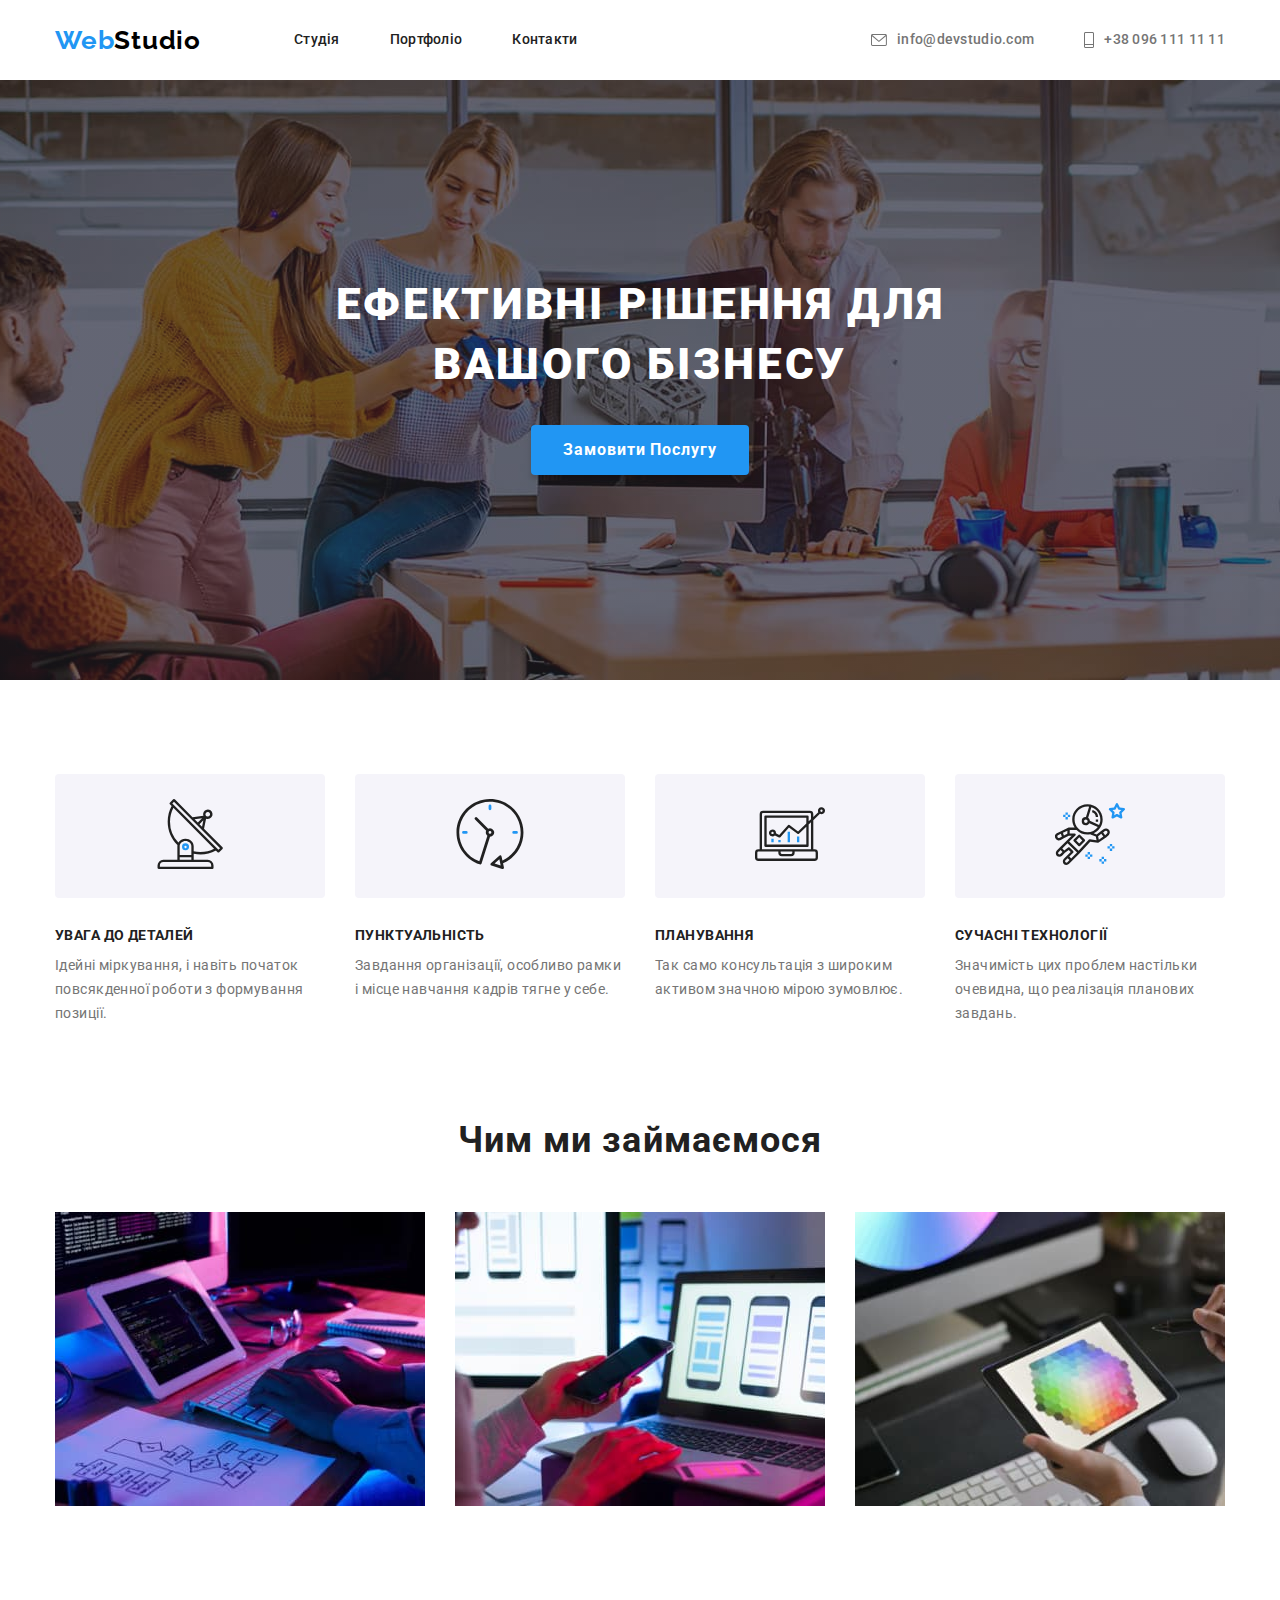
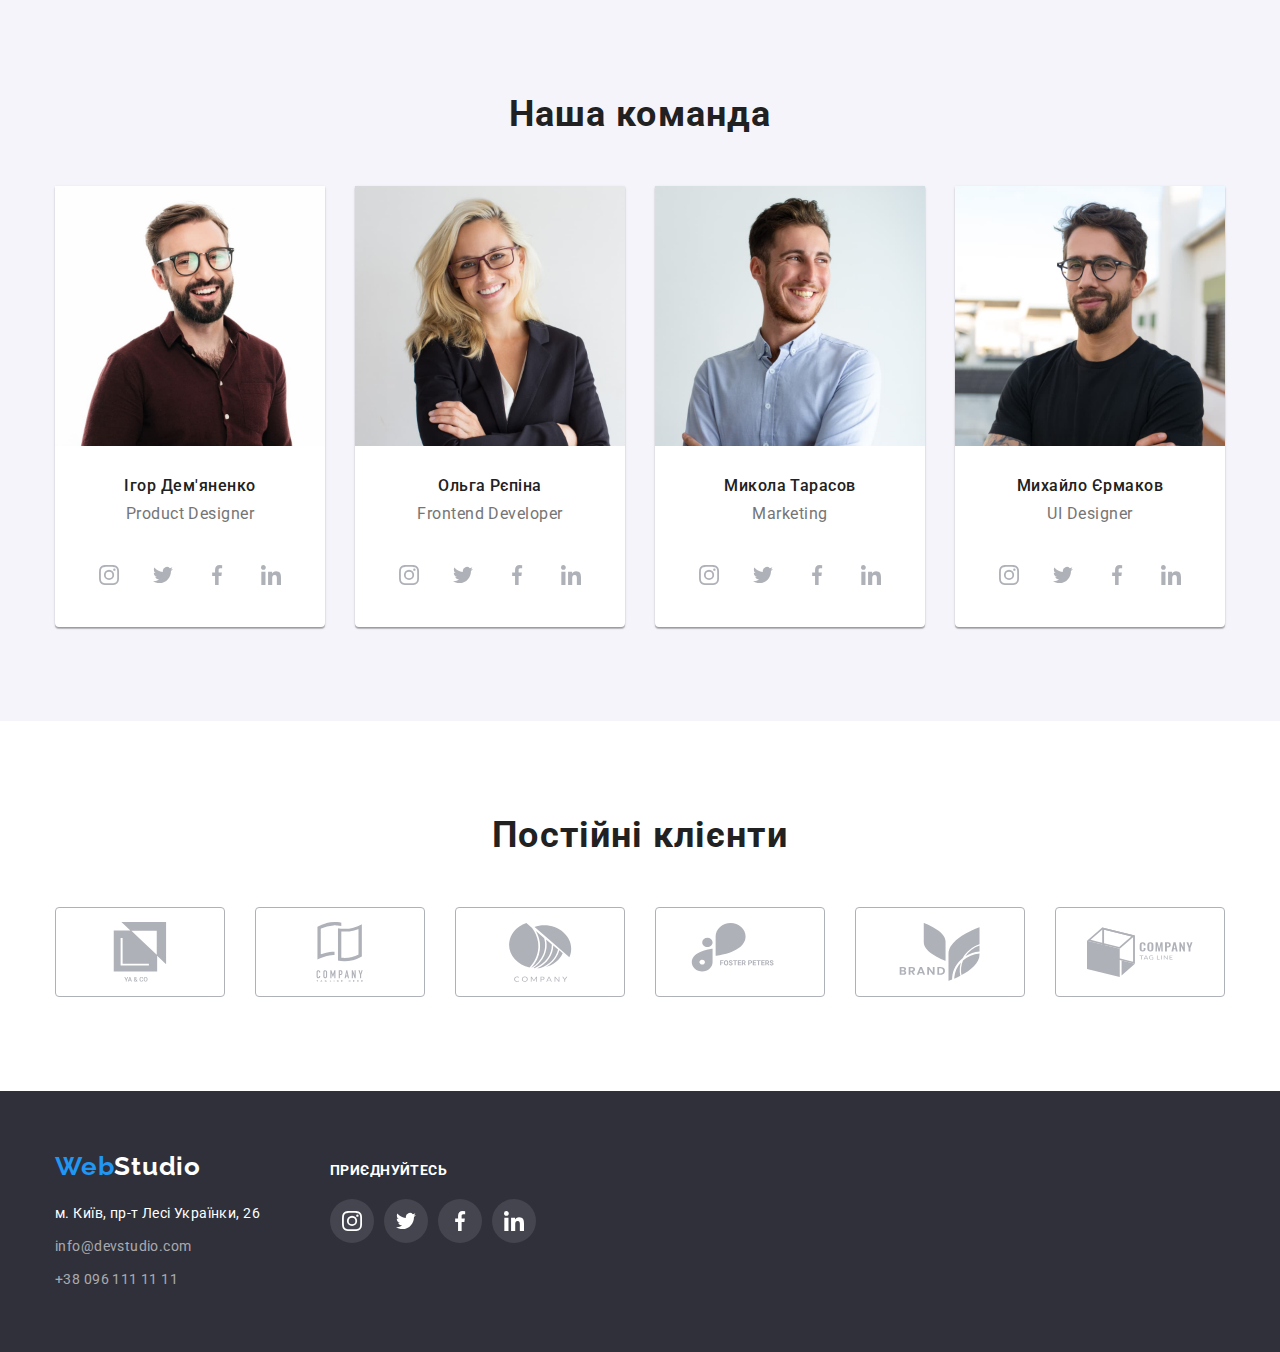
==== index.html @ 79f57880 "start 5 hw" ====
<!DOCTYPE html>
<html lang="uk">
  <head>
    <meta charset="UTF-8" />
    <meta http-equiv="X-UA-Compatible" content="IE=edge" />
    <meta name="viewport" content="width=device-width, initial-scale=1.0" />
    <link rel="preconnect" href="https://fonts.googleapis.com" />
    <link rel="preconnect" href="https://fonts.gstatic.com" crossorigin />
    <link
      href="https://fonts.googleapis.com/css2?family=Raleway:wght@700&family=Roboto:wght@400;500;700;900&display=swap"
      rel="stylesheet"
    />
    <link
      rel="stylesheet"
      href="https://cdnjs.cloudflare.com/ajax/libs/modern-normalize/1.1.0/modern-normalize.min.css"
    />
    <link rel="stylesheet" href="./css/styles.css" />
    <title>WebStudio</title>
  </head>
  <body>
    <header class="header">
      <div class="container block">
        <nav class="header-nav">
          <a href="./index.html" class="logo link"
            >Web<span class="second-word">Studio</span></a
          >

          <ul class="nav-list list">
            <li class="contact-item">
              <a href="#" class="nav-link link">Студiя</a>
            </li>
            <li class="contact-item">
              <a href="./portfolio.html" class="nav-link link">Портфолiо</a>
            </li>
            <li class="contact-item">
              <a href="#" class="nav-link link">Контакти</a>
            </li>
          </ul>
        </nav>
        <ul class="contact-list list">
          <li class="contact-item">
            <a href="mailto:info@devstudio.com" class="contact-link link"
              ><svg class="contact-mail-icon">
                <use href="./images/sprite.svg#mail"></use>
              </svg>
              info@devstudio.com</a
            >
          </li>
          <li class="contact-item">
            <a href="tel:+380961111111" class="contact-link link"
              ><svg class="contact-phone-icon">
                <use href="./images/sprite.svg#phone"></use>
              </svg>
              +38 096 111 11 11</a
            >
          </li>
        </ul>
      </div>
    </header>
    <main>
      <section class="hero">
        <div class="container">
          <h1 class="hero-title">
            Ефективні рішення для<br />
            вашого бізнесу
          </h1>
          <button class="hero-btn" type="button">Замовити Послугу</button>
        </div>
      </section>

      <section class="section-advantages">
        <div class="container">
          <h2 class="title visually-hidden">Наші переваги</h2>
          <!--  далее уберается с помощью css  -->
          <ul class="advantages-list list">
            <li class="advantages-item item">
              <div class="advantages-icon-wrap">
                <svg class="advantages-icon">
                  <use href="./images/sprite.svg#antenna"></use>
                </svg>
              </div>
              <h3 class="advantages-title">увага до деталей</h3>
              <p class="advantages-text">
                Ідейні міркування, і навіть початок повсякденної роботи з
                формування позиції.
              </p>
            </li>
            <li class="advantages-item item">
              <div class="advantages-icon-wrap">
                <svg class="advantages-icon">
                  <use href="./images/sprite.svg#clock"></use>
                </svg>
              </div>
              <h3 class="advantages-title">пунктуальнiсть</h3>
              <p class="advantages-text">
                Завдання організації, особливо рамки і місце навчання кадрів
                тягне у себе.
              </p>
            </li>
            <li class="advantages-item item">
              <div class="advantages-icon-wrap">
                <svg class="advantages-icon">
                  <use href="./images/sprite.svg#diagram"></use>
                </svg>
              </div>
              <h3 class="advantages-title">планування</h3>
              <p class="advantages-text">
                Так само консультація з широким активом значною мірою зумовлює.
              </p>
            </li>
            <li class="advantages-item item">
              <div class="advantages-icon-wrap">
                <svg class="advantages-icon">
                  <use href="./images/sprite.svg#astronaut"></use>
                </svg>
              </div>
              <h3 class="advantages-title">сучаснi технологiї</h3>
              <p class="advantages-text">
                Значимість цих проблем настільки очевидна, що реалізація
                планових завдань.
              </p>
            </li>
          </ul>
        </div>
      </section>
      <section class="section-work section">
        <div class="container">
          <h2 class="title">Чим ми займаємося</h2>
          <ul class="work-list list">
            <li class="work-item item">
              <img
                class="work-image"
                src="./images/softengineer.jpg"
                width="370"
                alt="softengineer"
              />
            </li>

            <li class="work-item item">
              <img
                class="work-image"
                src="./images/mobiledev.jpg"
                width="370"
                alt="mobiledev"
              />
            </li>

            <li class="work-item item">
              <img
                class="work-image"
                src="./images/gamedev.jpg"
                width="370"
                alt="gamedev"
              />
            </li>
          </ul>
        </div>
      </section>
      <section class="section-team section">
        <div class="container">
          <h2 class="title">Наша команда</h2>
          <ul class="team-list list">
            <li class="team-item item">
              <img
                class="team-image"
                src="./images/igor.jpg"
                width="270"
                alt="igor"
              />
              <h3 class="team-name">Ігор Дем'яненко</h3>
              <p class="team-position">Product Designer</p>
              <ul class="team-icon-wrap">
                <li class="team-icon-block">
                  <a href="#" class="team-icon-link">
                    <svg class="team-icon">
                      <use href="./images/sprite.svg#instagram"></use>
                    </svg>
                  </a>
                </li>
                <li class="team-icon-block">
                  <a href="#" class="team-icon-link">
                    <svg class="team-icon">
                      <use href="./images/sprite.svg#twitter"></use>
                    </svg>
                  </a>
                </li>
                <li class="team-icon-block">
                  <a href="#" class="team-icon-link">
                    <svg class="team-icon">
                      <use href="./images/sprite.svg#facebook"></use>
                    </svg>
                  </a>
                </li>
                <li class="team-icon-block">
                  <a href="#" class="team-icon-link">
                    <svg class="team-icon">
                      <use href="./images/sprite.svg#linkedin"></use>
                    </svg>
                  </a>
                </li>
              </ul>
            </li>
            <li class="team-item item">
              <img
                class="team-image"
                src="./images/olga.jpg"
                width="270"
                alt="olga"
              />
              <h3 class="team-name">Ольга Рєпіна</h3>
              <p class="team-position">Frontend Developer</p>
              <ul class="team-icon-wrap">
                <li class="team-icon-block">
                  <a href="#" class="team-icon-link">
                    <svg class="team-icon">
                      <use href="./images/sprite.svg#instagram"></use>
                    </svg>
                  </a>
                </li>
                <li class="team-icon-block">
                  <a href="#" class="team-icon-link">
                    <svg class="team-icon">
                      <use href="./images/sprite.svg#twitter"></use>
                    </svg>
                  </a>
                </li>
                <li class="team-icon-block">
                  <a href="#" class="team-icon-link">
                    <svg class="team-icon">
                      <use href="./images/sprite.svg#facebook"></use>
                    </svg>
                  </a>
                </li>
                <li class="team-icon-block">
                  <a href="#" class="team-icon-link">
                    <svg class="team-icon">
                      <use href="./images/sprite.svg#linkedin"></use>
                    </svg>
                  </a>
                </li>
              </ul>
            </li>
            <li class="team-item item">
              <img
                class="team-image"
                src="./images/mukola.jpg"
                width="270"
                alt="mukola"
              />
              <h3 class="team-name">Микола Тарасов</h3>
              <p class="team-position">Marketing</p>
              <ul class="team-icon-wrap">
                <li class="team-icon-block">
                  <a href="#" class="team-icon-link">
                    <svg class="team-icon">
                      <use href="./images/sprite.svg#instagram"></use>
                    </svg>
                  </a>
                </li>
                <li class="team-icon-block">
                  <a href="#" class="team-icon-link">
                    <svg class="team-icon">
                      <use href="./images/sprite.svg#twitter"></use>
                    </svg>
                  </a>
                </li>
                <li class="team-icon-block">
                  <a href="#" class="team-icon-link">
                    <svg class="team-icon">
                      <use href="./images/sprite.svg#facebook"></use>
                    </svg>
                  </a>
                </li>
                <li class="team-icon-block">
                  <a href="#" class="team-icon-link">
                    <svg class="team-icon">
                      <use href="./images/sprite.svg#linkedin"></use>
                    </svg>
                  </a>
                </li>
              </ul>
            </li>
            <li class="team-item item">
              <img
                class="team-image"
                src="./images/muhailo.jpg"
                width="270"
                alt="muhailo"
              />
              <h3 class="team-name">Михайло Єрмаков</h3>
              <p class="team-position">UI Designer</p>
              <ul class="team-icon-wrap">
                <li class="team-icon-block">
                  <a href="#" class="team-icon-link">
                    <svg class="team-icon">
                      <use href="./images/sprite.svg#instagram"></use>
                    </svg>
                  </a>
                </li>
                <li class="team-icon-block">
                  <a href="#" class="team-icon-link">
                    <svg class="team-icon">
                      <use href="./images/sprite.svg#twitter"></use>
                    </svg>
                  </a>
                </li>
                <li class="team-icon-block">
                  <a href="#" class="team-icon-link">
                    <svg class="team-icon">
                      <use href="./images/sprite.svg#facebook"></use>
                    </svg>
                  </a>
                </li>
                <li class="team-icon-block">
                  <a href="#" class="team-icon-link">
                    <svg class="team-icon">
                      <use href="./images/sprite.svg#linkedin"></use>
                    </svg>
                  </a>
                </li>
              </ul>
            </li>
          </ul>
        </div>
      </section>
      <section class="regular-customers section">
        <div class="container">
          <h2 class="title">Постійні клієнти</h2>
          <ul class="regular-list list">
            <li class="regular-item item">
              <a href="#" class="regular-link link">
                <svg class="regular-icon">
                  <use href="./images/sprite.svg#group-1"></use>
                </svg>
              </a>
            </li>
            <li class="regular-item item">
              <a href="#" class="regular-link">
                <svg class="regular-icon">
                  <use href="./images/sprite.svg#group-2"></use>
                </svg>
              </a>
            </li>
            <li class="regular-item item">
              <a href="#" class="regular-link">
                <svg class="regular-icon">
                  <use href="./images/sprite.svg#group-3"></use>
                </svg>
              </a>
            </li>
            <li class="regular-item item">
              <a href="#" class="regular-link">
                <svg class="regular-icon">
                  <use href="./images/sprite.svg#group-4"></use>
                </svg>
              </a>
            </li>
            <li class="regular-item item">
              <a href="#" class="regular-link">
                <svg class="regular-icon">
                  <use href="./images/sprite.svg#group-5"></use>
                </svg>
              </a>
            </li>
            <li class="regular-item item">
              <a href="#" class="regular-link">
                <svg class="regular-icon">
                  <use href="./images/sprite.svg#group-6"></use>
                </svg>
              </a>
            </li>
          </ul>
        </div>
      </section>
    </main>
    <footer class="footer">
      <div class="footer-container container">
        <div class="footer-contact">
          <a href="/" class="logo link"
            >Web<span class="footer-second-word">Studio</span></a
          >
          <address class="footer-address">
            <ul class="footer-list list">
              <li class="footer-item">
                <a
                  class="footer-link link location"
                  href="https://goo.gl/maps/rSGDT6scq2BDMD889"
                  >м. Київ, пр-т Лесі Українки, 26</a
                >
              </li>
              <li class="footer-item">
                <a class="footer-link link" href="mailto:info@devstudio.com"
                  >info@devstudio.com</a
                >
              </li>
              <li class="footer-item">
                <a class="footer-link link" href="tel:+380961111111"
                  >+38 096 111 11 11</a
                >
              </li>
            </ul>
          </address>
        </div>
        <div class="footer-social">
          <h3 class="footer-social-title">приєднуйтесь</h3>
          <ul class="footer-social-list list">
            <li class="footer-social-item item">
              <a href="#" class="footer-social-link link">
                <svg class="footer-social-icon">
                  <use href="./images/sprite.svg#instagram"></use>
                </svg>
              </a>
            </li>
            <li class="footer-social-item">
              <a href="#" class="footer-social-link">
                <svg class="footer-social-icon">
                  <use href="./images/sprite.svg#twitter"></use>
                </svg>
              </a>
            </li>
            <li class="footer-social-item">
              <a href="#" class="footer-social-link">
                <svg class="footer-social-icon">
                  <use href="./images/sprite.svg#facebook"></use>
                </svg>
              </a>
            </li>
            <li class="footer-social-item">
              <a href="#" class="footer-social-link">
                <svg class="footer-social-icon">
                  <use href="./images/sprite.svg#linkedin"></use>
                </svg>
              </a>
            </li>
          </ul>
        </div>
      </div>
    </footer>
  </body>
</html>
---- css/styles.css ----
*,
*::before,
*::after {
  box-sizing: border-box;
}

/* Убираем внутренние отступы */
ul,
ol {
  padding: 0;
  margin: 0;
  list-style: none;
}

/* Убираем внешние отступы */
body,
h1,
h2,
h3,
h4,
h5,
h6,
p,
ul,
ol {
  margin: 0;
}

:root {
  --main-color: #757575;
  --black-color: #212121;
  --main-bg-color: #fff;
  --accent-color: #2196f3;
  --white-text-color: #fff;
  --image-bg-color: blanchedalmond;
  --margin-left-for-lists: 30px;
  --font-weight-bold: 700;
  --bg-color-advantages-icon: #f5f4fa;
  --bg-color-social-icon: #afb1b8;
}
body {
  font-family: "Roboto", sans-serif;
  background-color: var(--main-bg-color);
  color: var(--main-color);
}

.list {
  list-style: none;
}

.link {
  display: block;
  text-decoration: none;
}

.container {
  max-width: 1200px;
  padding: 0 15px;
  margin: 0 auto;
}

img {
  display: block;
}

.section {
  padding: 94px 0;
}

/*header*/
.header-portfolio::after {
  content: "";
  display: block;
  border-bottom: 1px solid #ececec;
}

.block {
  display: flex;
}

.header-nav {
  display: flex;
  align-items: center;
}

.nav-list {
  display: flex;
  align-items: center;
  margin-left: 93px;
}

.nav-link {
  padding: 32px 0;
}

.contact-item:not(:first-child) {
  margin-left: 50px;
}

.logo {
  font-family: "Raleway", sans-serif;
  font-weight: var(--font-weight-bold);
  font-size: 26px;
  line-height: 1.19;
  letter-spacing: 0.03em;
  color: var(--accent-color);
}

.contact-list {
  display: flex;
  margin-left: auto;
}

.contact-item {
  display: flex;
}

.item:not(:first-child) {
  margin-left: var(--margin-left-for-lists);
}
.second-word {
  color: #000;
}
.nav-link,
.contact-link {
  display: flex;
  align-items: center;
  font-weight: 500;
  font-size: 14px;
  line-height: 1.14;
  letter-spacing: 0.02em;
  color: var(--black-color);
}

.contact-mail-icon {
  margin-right: 10px;
  width: 16px;
  height: 12px;
  fill: currentColor;
}

.contact-phone-icon {
  margin-right: 10px;
  width: 10px;
  height: 16px;
  fill: currentColor;
}

.contact-link:hover,
.contact-link:focus .contact-mail-icon {
  fill: var(--accent-color);
}
.contact-item:hover,
.contact-link:focus .contact-phone-icon {
  fill: var(--accent-color);
}

.contact-link {
  color: inherit;
}

.nav-link:hover,
.nav-link:focus,
.contact-link:hover,
.contact-link:focus,
.footer-link:hover,
.footer-link:focus {
  color: var(--accent-color);
}

/*----------hero----------*/

.hero,
.footer {
  background-color: #2f303a;
}

.hero {
  max-width: 1600px;
  height: 600px;
  padding: 195px 0;
  margin: 0 auto;
  text-align: center;
  background-image: linear-gradient(
      to right,
      rgba(47, 48, 58, 0.4),
      rgba(47, 48, 58, 0.4)
    ),
    url(../images/hero.jpg);
  background-repeat: no-repeat;
  background-position: center;
  background-size: cover;
}

.hero-title {
  margin-bottom: 30px;
  font-weight: 900;
  font-size: 44px;
  line-height: 1.36;
  letter-spacing: 0.06em;
  text-transform: uppercase;
  color: var(--white-text-color);
}

.hero-btn {
  padding: 10px 32px;
  font-family: inherit;
  font-weight: var(--font-weight-bold);
  font-size: 16px;
  line-height: 1.88;
  letter-spacing: 0.06em;
  color: var(--white-text-color);
  background-color: var(--accent-color);
  box-shadow: 0px 4px 4px rgba(0, 0, 0, 0.15);
  border-radius: 4px;
  border: none;
  cursor: pointer;
}

.hero-btn:hover,
.hero-btn:focus {
  background-color: #188ce8;
}

/*---------advantages--------*/

.visually-hidden {
  position: absolute;
  width: 1px;
  height: 1px;
  margin: -1px;
  border: 0;
  padding: 0;
  white-space: nowrap;
  clip-path: inset(100%);
  clip: rect(0 0 0 0);
  overflow: hidden;
}

.section-advantages {
  padding: 94px 0 0;
}

.advantages-list {
  display: flex;
}

.advantages-item {
  flex-basis: calc((100% -90px) / 4);
}

.advantages-icon-wrap {
  background-color: var(--bg-color-advantages-icon);
  /* display: flex;
  justify-content: center; можно использовать флексы*/
  padding: 25px 100px;
  margin-bottom: 30px;
  border-radius: 4px;
}

.advantages-icon {
  width: 70px;
  height: 70px;
}

.title {
  margin-bottom: 50px;
  font-family: inherit;
  font-weight: var(--font-weight-bold);
  font-size: 36px;
  line-height: 1.16;
  text-align: center;
  letter-spacing: 0.03em;
  color: var(--black-color);
}

.advantages-title {
  margin-bottom: 10px;
  font-weight: var(--font-weight-bold);
  font-size: 14px;
  line-height: 1.14;
  letter-spacing: 0.03em;
  text-transform: uppercase;
  color: var(--black-color);
}

.advantages-text {
  font-size: 14px;
  line-height: 1.71;
  letter-spacing: 0.03em;
  color: inherit;
}

/*-----------our works-----------*/
.work-list {
  width: 100%;
  display: flex;
  justify-content: center;
}

.work-image,
.portfolio-image {
  display: block;
  height: 294px;
  background-color: var(--image-bg-color);
}

/*-----------our team-----------*/

.section-team {
  background-color: #f5f4fa;
  text-align: center;
}
.team-list {
  display: flex;
}

.team-item {
  flex-basis: calc((100% - 90px) / 4);
  background-color: var(--main-bg-color);
  box-shadow: 0px 1px 3px rgba(0, 0, 0, 0.12), 0px 1px 1px rgba(0, 0, 0, 0.14),
    0px 2px 1px rgba(0, 0, 0, 0.2);
  border-radius: 0px 0px 4px 4px;
}

.team-name {
  margin: 30px 0 10px;
  font-weight: 500;
  font-size: 16px;
  line-height: 1.19;
  letter-spacing: 0.03em;
  color: var(--black-color);
}

.team-position {
  margin-bottom: 30px;
  font-size: 16px;
  letter-spacing: 0.03em;
  color: inherit;
}

.team-image {
  display: block;
  height: 260px;
  background-color: var(--image-bg-color);
}

.team-icon-wrap {
  display: flex;
  justify-content: center;
  margin-bottom: 30px;
}

.team-icon-block:not(:first-child) {
  margin-left: 10px;
}

.team-icon-link {
  display: flex;
  align-items: center;
  justify-content: center;
  width: 44px;
  height: 44px;
  border-radius: 50%;
}

.team-icon {
  width: 20px;
  height: 20px;
  fill: var(--bg-color-social-icon);
}

.team-icon-link:hover,
.team-icon-link:focus {
  background-color: var(--accent-color);
}

.team-icon-link:hover .team-icon {
  fill: var(--white-text-color);
}
.team-icon-link:focus .team-icon {
  fill: var(--white-text-color);
}

/*-----------regular-customers-----------------*/

.regular-list {
  display: flex;
}

.regular-item {
  display: flex;
  flex-basis: calc(100% - (5 * 30px) / 6);
}

.regular-link {
  display: flex;
  padding: 14px 31px;
  border: 1px solid var(--bg-color-social-icon);
  border-radius: 4px;
}

.regular-icon {
  width: 106px;
  height: 60px;
  fill: var(--bg-color-social-icon);
}

.regular-link:hover .regular-icon {
  fill: var(--accent-color);
}

.regular-link:focus .regular-icon {
  fill: var(--accent-color);
}

.regular-link:hover,
.regular-link:focus {
  border-color: var(--accent-color);
}

/*----------footer----------*/

.footer {
  padding: 60px 0;
}

.footer-second-word {
  color: var(--white-text-color);
}

.footer-address {
  margin-top: 20px;
  font-style: inherit;
}
.footer-item:not(:first-child) {
  margin-top: 9px;
}

.footer-link,
.location {
  font-weight: 400;
  font-size: 14px;
  line-height: 1.71;
  letter-spacing: 0.03em;
  color: rgba(255, 255, 255, 0.6);
}

.location {
  color: var(--white-text-color);
}

.footer-container {
  display: flex;
  align-items: baseline;
}

.footer-social {
  margin-left: 70px;
}

.footer-social-title {
  margin-bottom: 20px;
  font-weight: var(--font-weight-bold);
  font-size: 14px;
  line-height: 1.14;
  letter-spacing: 0.03em;
  text-transform: uppercase;

  color: var(--white-text-color);
}

.footer-social-list {
  display: flex;
  width: 206px;
}

.footer-social-link {
  display: flex;
  justify-content: center;
  align-items: center;
  width: 44px;
  height: 44px;
  background-color: rgba(255, 255, 255, 0.1);
  border-radius: 50%;
}

.footer-social-item:not(:first-child) {
  margin-left: 10px;
}

.footer-social-icon {
  width: 20px;
  height: 20px;
  fill: var(--white-text-color);
}

.footer-social-link:hover,
.footer-social-link:focus {
  background-color: var(--accent-color);
}

/*-----------portfolio-----------*/

.portfolio-btn-list {
  display: flex;
  align-items: center;
  justify-content: center;
  margin-bottom: 50px;
}

.portfolio-btn-list-item:not(:first-child) {
  margin-left: 8px;
}

.portfolio-btn {
  padding: 6px 22px;
  font-family: inherit;
  font-weight: 500;
  font-size: 16px;
  line-height: 1.62;
  text-align: center;
  letter-spacing: 0.03em;
  color: var(--black-color);
  background-color: #f5f4fa;
  border-radius: 4px;
  border-color: transparent;
  cursor: pointer;
}

.portfolio-btn:hover,
.portfolio-btn:focus {
  background-color: var(--accent-color);
  color: var(--white-text-color);
  box-shadow: 0px 3px 1px rgba(0, 0, 0, 0.1), 0px 1px 2px rgba(0, 0, 0, 0.08),
    0px 2px 2px rgba(0, 0, 0, 0.12);
}

.portfolio-image-description {
  padding: 20px 24px;
  border-left: 1px solid #eeeeee;
  border-right: 1px solid #eeeeee;
  border-bottom: 1px solid #eeeeee;
}

.portfolio-name {
  margin-bottom: 4px;
  font-family: inherit;
  font-weight: var(--font-weight-bold);
  font-size: 18px;
  line-height: 2;
  letter-spacing: 0.06em;
  color: var(--black-color);
}

.portfolio-project {
  font-family: inherit;
  font-size: 16px;
  line-height: 1.88;
  letter-spacing: 0.03em;
  color: var(--main-color);
}

.portfolio-images-list {
  display: flex;
  flex-wrap: wrap;
}

.portfolio-images-list-item {
  flex-basis: calc((100% - 60px) / 3);
  margin-bottom: 30px;
}

.portfolio-images-list-item:hover {
  cursor: pointer;
  box-shadow: 0px 1px 1px rgba(0, 0, 0, 0.12), 0px 4px 4px rgba(0, 0, 0, 0.06),
    1px 4px 6px rgba(0, 0, 0, 0.16);
}
.portfolio-images-list-item:nth-child(3n + 2) {
  margin-right: 30px;
  margin-left: 30px;
}
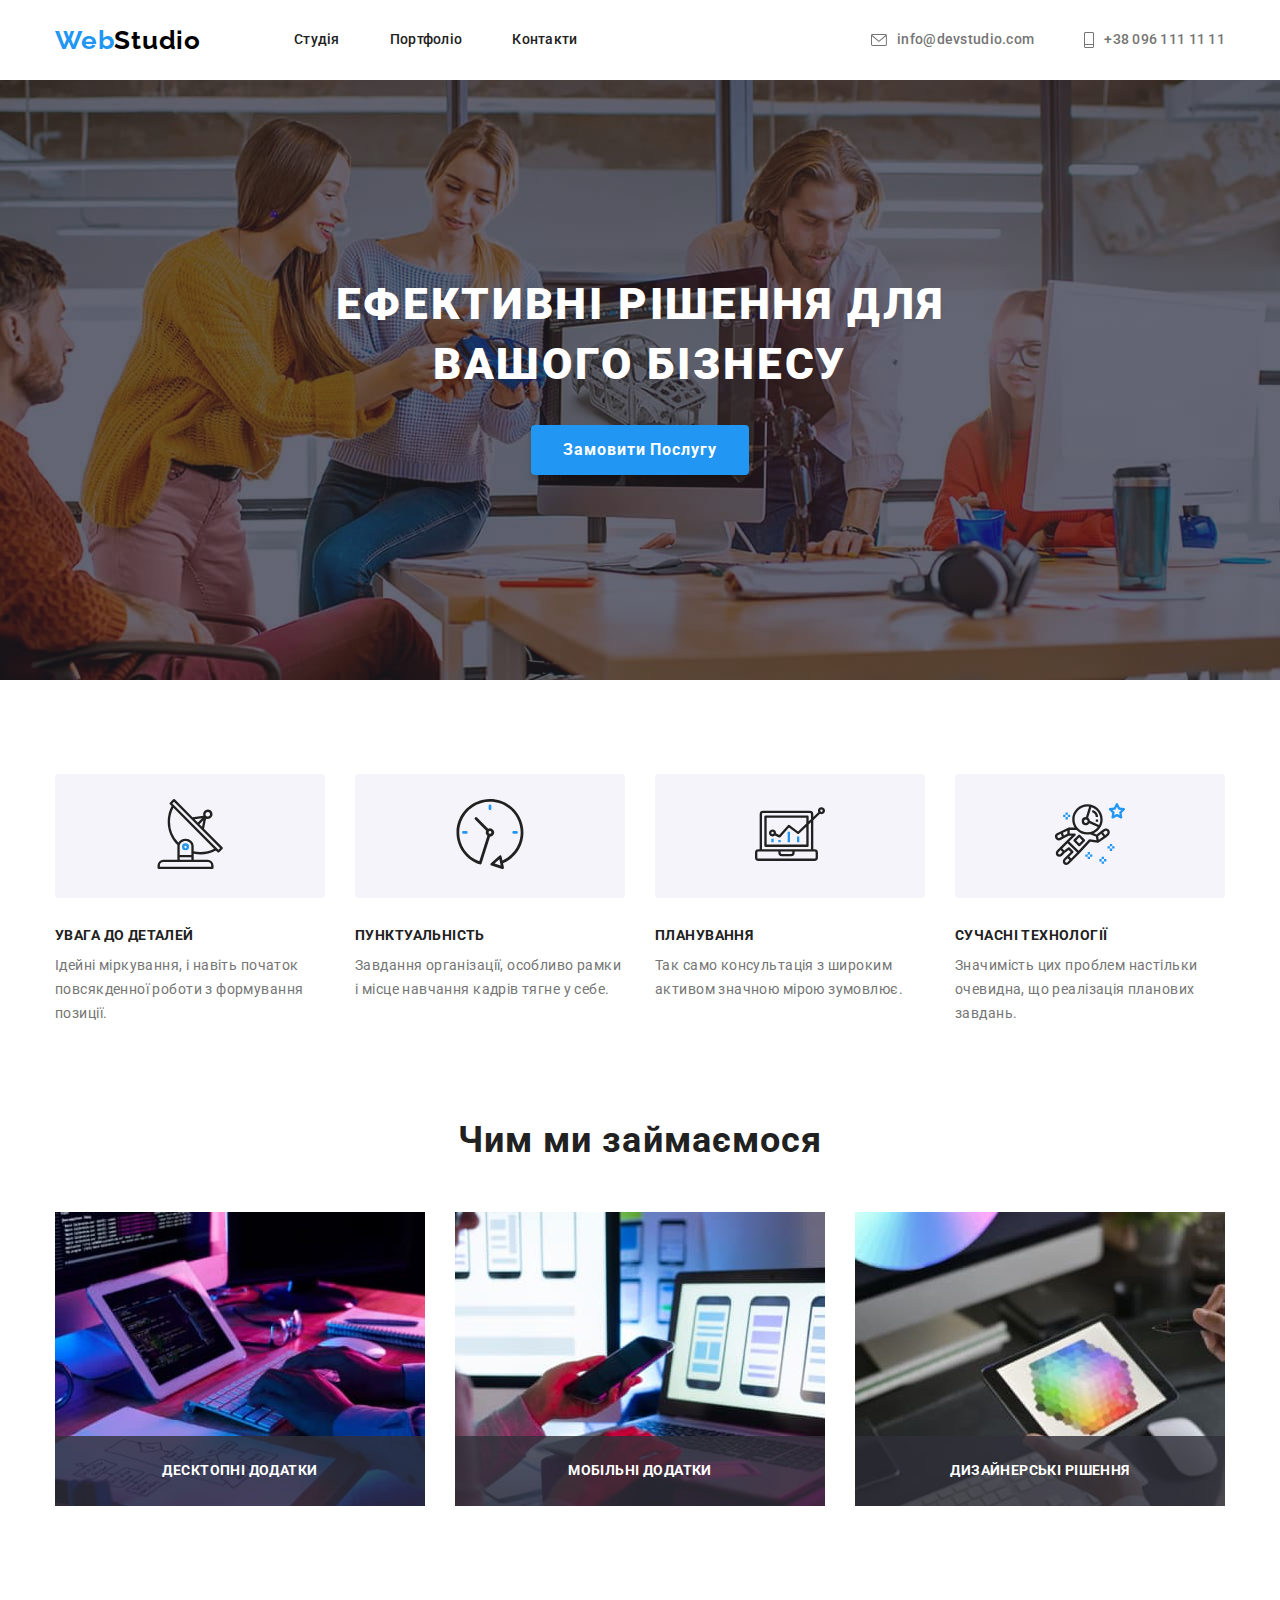
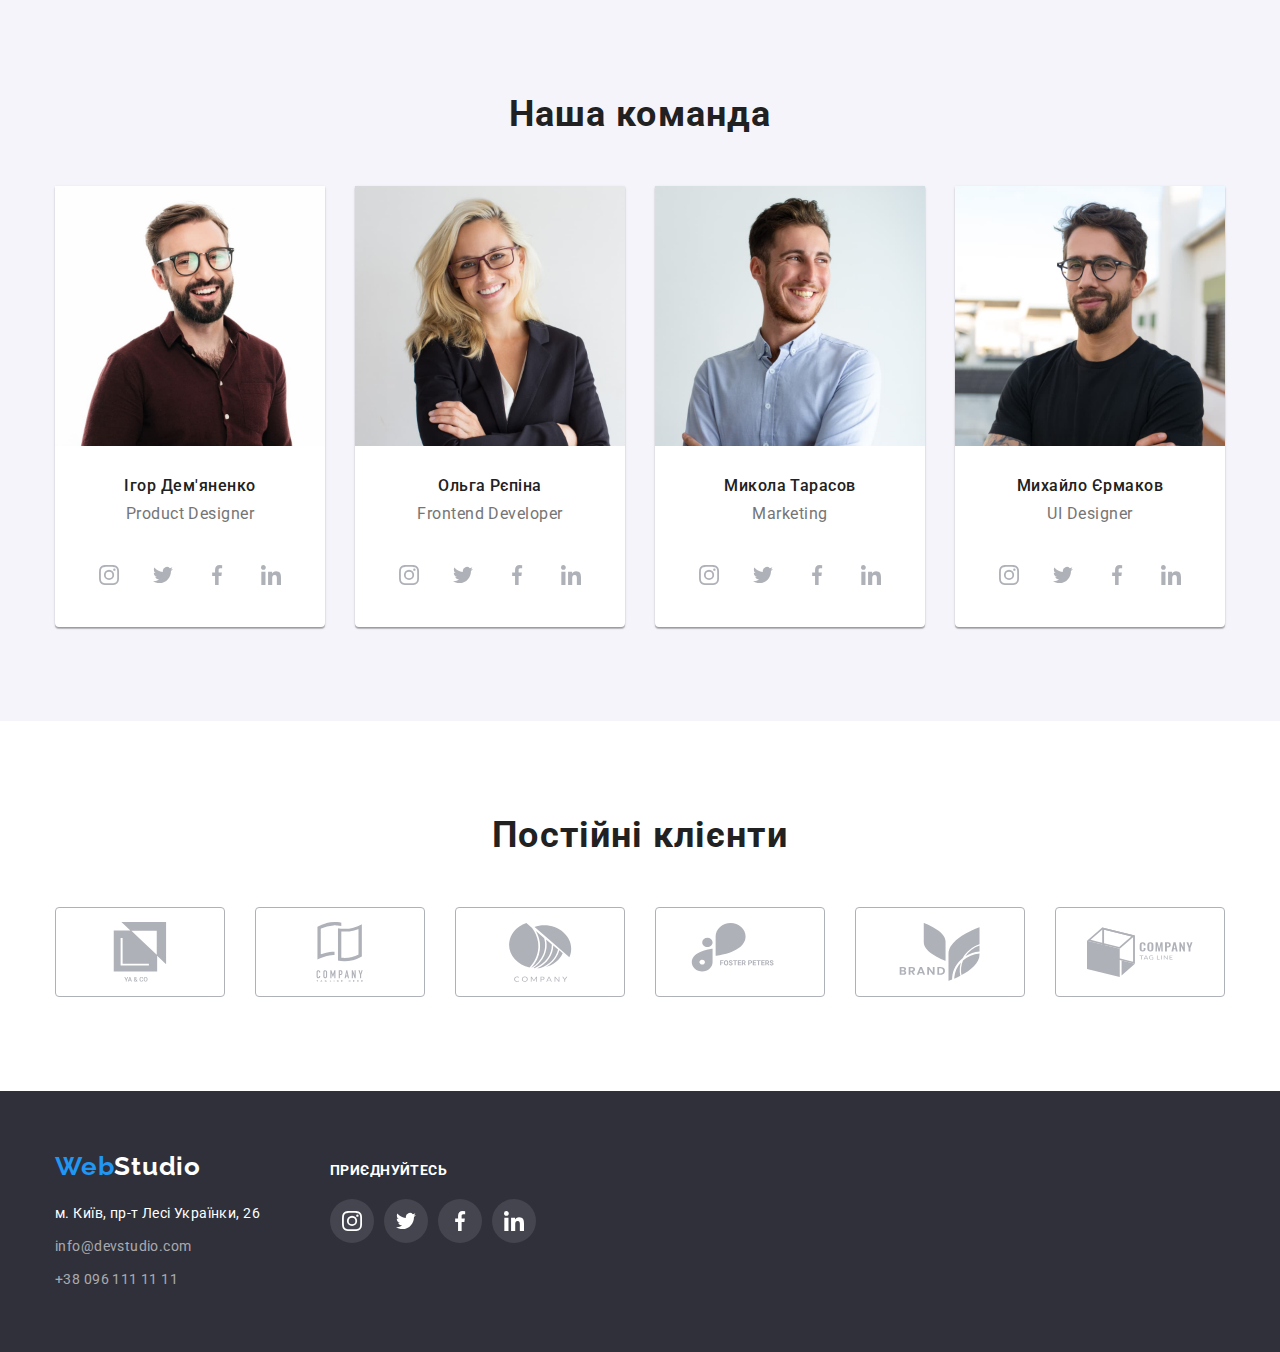
==== commit 7fac420b: "create modal" ====
--- a/index.html
+++ b/index.html
@@ -64,7 +64,9 @@
             Ефективні рішення для<br />
             вашого бізнесу
           </h1>
-          <button class="hero-btn" type="button">Замовити Послугу</button>
+          <button class="hero-btn" type="button" data-modal-open>
+            Замовити Послугу
+          </button>
         </div>
       </section>
 
@@ -128,30 +130,45 @@
           <h2 class="title">Чим ми займаємося</h2>
           <ul class="work-list list">
             <li class="work-item item">
-              <img
-                class="work-image"
-                src="./images/softengineer.jpg"
-                width="370"
-                alt="softengineer"
-              />
+              <div class="work-thumb">
+                <img
+                  class="work-image"
+                  src="./images/softengineer.jpg"
+                  width="370"
+                  alt="softengineer"
+                />
+                <div class="work-overlay">
+                  <p class="work-overlay-text">Десктопні додатки</p>
+                </div>
+              </div>
             </li>
 
             <li class="work-item item">
-              <img
-                class="work-image"
-                src="./images/mobiledev.jpg"
-                width="370"
-                alt="mobiledev"
-              />
+              <div class="work-thumb">
+                <img
+                  class="work-image"
+                  src="./images/mobiledev.jpg"
+                  width="370"
+                  alt="mobiledev"
+                />
+                <div class="work-overlay">
+                  <p class="work-overlay-text">Мобільні додатки</p>
+                </div>
+              </div>
             </li>
 
             <li class="work-item item">
-              <img
-                class="work-image"
-                src="./images/gamedev.jpg"
-                width="370"
-                alt="gamedev"
-              />
+              <div class="work-thumb">
+                <img
+                  class="work-image"
+                  src="./images/gamedev.jpg"
+                  width="370"
+                  alt="gamedev"
+                />
+                <div class="work-overlay">
+                  <p class="work-overlay-text">Дизайнерські рішення</p>
+                </div>
+              </div>
             </li>
           </ul>
         </div>
@@ -436,5 +453,15 @@
         </div>
       </div>
     </footer>
+    <div class="backdrop is-hidden" data-modal>
+      <div class="modal">
+        <button type="button" class="modal-button" data-modal-close>
+          <svg class="modal-icon">
+            <use href="./images/sprite.svg#btn-close"></use>
+          </svg>
+        </button>
+      </div>
+    </div>
+    <script src="./js/script.js"></script>
   </body>
 </html>
--- a/css/styles.css
+++ b/css/styles.css
@@ -37,6 +37,7 @@
   --font-weight-bold: 700;
   --bg-color-advantages-icon: #f5f4fa;
   --bg-color-social-icon: #afb1b8;
+  --time-function: cubic-bezier(0.4, 0, 0.2, 1);
 }
 body {
   font-family: "Roboto", sans-serif;
@@ -67,6 +68,55 @@
   padding: 94px 0;
 }
 
+.backdrop {
+  position: fixed;
+  top: 0;
+  left: 0;
+  width: 100vw;
+  height: 100vh;
+  background-color: rgba(0, 0, 0, 0.2);
+  opacity: 1;
+  transition: opacity 250ms var(--time-function);
+}
+.backdrop.is-hidden {
+  opacity: 0;
+  pointer-events: none;
+}
+/* спрятано модальное окно*/
+.backdrop.is-hidden .modal {
+  transform: translate(-50%, -50%) scale(0.9);
+}
+/*когда видно модальное окно*/
+.modal {
+  position: absolute;
+  top: 50%;
+  left: 50%;
+  width: 528px;
+  height: 581px;
+  background-color: var(--main-bg-color);
+  transform: translate(-50%, -50%) scale(1);
+  transition: transform 250ms var(--time-function);
+}
+
+.modal-button {
+  position: absolute;
+  top: 8px;
+  right: 8px;
+  width: 30px;
+  height: 30px;
+  display: flex;
+  align-items: center;
+  justify-content: center;
+  border-radius: 50%;
+  background-color: var(--main-bg-color);
+  border-color: rgba(0, 0, 0, 0.1);
+  cursor: pointer;
+}
+
+.modal-icon {
+  width: 11px;
+  height: 11px;
+}
 /*header*/
 .header-portfolio::after {
   content: "";
@@ -149,10 +199,12 @@
 .contact-link:hover,
 .contact-link:focus .contact-mail-icon {
   fill: var(--accent-color);
-}
-.contact-item:hover,
+  transition: fill 250ms var(--time-function);
+}
+.contact-link:hover,
 .contact-link:focus .contact-phone-icon {
   fill: var(--accent-color);
+  transition: fill 250ms var(--time-function);
 }
 
 .contact-link {
@@ -166,6 +218,7 @@
 .footer-link:hover,
 .footer-link:focus {
   color: var(--accent-color);
+  transition: color 250ms var(--time-function);
 }
 
 /*----------hero----------*/
@@ -220,6 +273,7 @@
 .hero-btn:hover,
 .hero-btn:focus {
   background-color: #188ce8;
+  transition: background-color 250ms var(--time-function);
 }
 
 /*---------advantages--------*/
@@ -305,6 +359,30 @@
   background-color: var(--image-bg-color);
 }
 
+.work-thumb {
+  position: relative;
+}
+.work-overlay {
+  display: flex;
+  align-items: center;
+  justify-content: center;
+  position: absolute;
+  width: 100%;
+  bottom: 0;
+  right: 0;
+  padding: 27px 0;
+  background-color: rgba(47, 48, 58, 0.8);
+}
+
+.work-overlay-text {
+  font-weight: var(--font-weight-bold);
+  font-size: 14px;
+  line-height: 1.14;
+  letter-spacing: 0.03em;
+  text-transform: uppercase;
+  color: var(--white-text-color);
+}
+
 /*-----------our team-----------*/
 
 .section-team {
@@ -373,13 +451,14 @@
 .team-icon-link:hover,
 .team-icon-link:focus {
   background-color: var(--accent-color);
-}
-
-.team-icon-link:hover .team-icon {
-  fill: var(--white-text-color);
-}
+
+  transition: background-color 250ms var(--time-function);
+}
+
+.team-icon-link:hover .team-icon,
 .team-icon-link:focus .team-icon {
   fill: var(--white-text-color);
+  transition: fill 250ms var(--time-function);
 }
 
 /*-----------regular-customers-----------------*/
@@ -406,17 +485,16 @@
   fill: var(--bg-color-social-icon);
 }
 
-.regular-link:hover .regular-icon {
-  fill: var(--accent-color);
-}
-
+.regular-link:hover .regular-icon,
 .regular-link:focus .regular-icon {
   fill: var(--accent-color);
+  transition: fill 250ms var(--time-function);
 }
 
 .regular-link:hover,
 .regular-link:focus {
   border-color: var(--accent-color);
+  transition: border-color 250ms var(--time-function);
 }
 
 /*----------footer----------*/
@@ -498,6 +576,7 @@
 .footer-social-link:hover,
 .footer-social-link:focus {
   background-color: var(--accent-color);
+  transition: background-color 250ms var(--time-function);
 }
 
 /*-----------portfolio-----------*/
@@ -534,6 +613,23 @@
   color: var(--white-text-color);
   box-shadow: 0px 3px 1px rgba(0, 0, 0, 0.1), 0px 1px 2px rgba(0, 0, 0, 0.08),
     0px 2px 2px rgba(0, 0, 0, 0.12);
+  transition: background-color 250ms var(--time-function),
+    color 250ms var(--time-function), box-shadow 250ms var(--time-function);
+}
+
+.portfolio-images-list {
+  display: flex;
+  flex-wrap: wrap;
+}
+
+.portfolio-images-list-item {
+  flex-basis: calc((100% - 60px) / 3);
+  margin-bottom: 30px;
+  overflow: hidden;
+}
+
+.portfolio-link {
+  position: relative;
 }
 
 .portfolio-image-description {
@@ -561,21 +657,43 @@
   color: var(--main-color);
 }
 
-.portfolio-images-list {
-  display: flex;
-  flex-wrap: wrap;
-}
-
-.portfolio-images-list-item {
-  flex-basis: calc((100% - 60px) / 3);
-  margin-bottom: 30px;
+.portfolio-overlay {
+  display: inline-block;
+  position: absolute;
+  width: 370px;
+  height: 294px;
+  padding: 24px 63px;
+  top: 0;
+  left: 0;
+  opacity: 0;
+  background-color: rgba(33, 150, 243, 0.9);
+  transform: translateY(110%);
+  transition: transform 250ms var(--time-function) 250ms,
+    opacity 250ms var(--time-function);
+}
+
+.portfolio-overlay-text {
+  font-weight: 400;
+  font-size: 18px;
+  line-height: 1.56;
+  letter-spacing: 0.03em;
+  color: var(--white-text-color);
 }
 
 .portfolio-images-list-item:hover {
   cursor: pointer;
   box-shadow: 0px 1px 1px rgba(0, 0, 0, 0.12), 0px 4px 4px rgba(0, 0, 0, 0.06),
     1px 4px 6px rgba(0, 0, 0, 0.16);
-}
+  transition: box-shadow 250ms var(--time-function);
+}
+
+.portfolio-images-list-item:hover .portfolio-overlay {
+  opacity: 1;
+  transform: translateY(0);
+  transition: transform 250ms var(--time-function),
+    opacity 250ms var(--time-function);
+}
+
 .portfolio-images-list-item:nth-child(3n + 2) {
   margin-right: 30px;
   margin-left: 30px;
